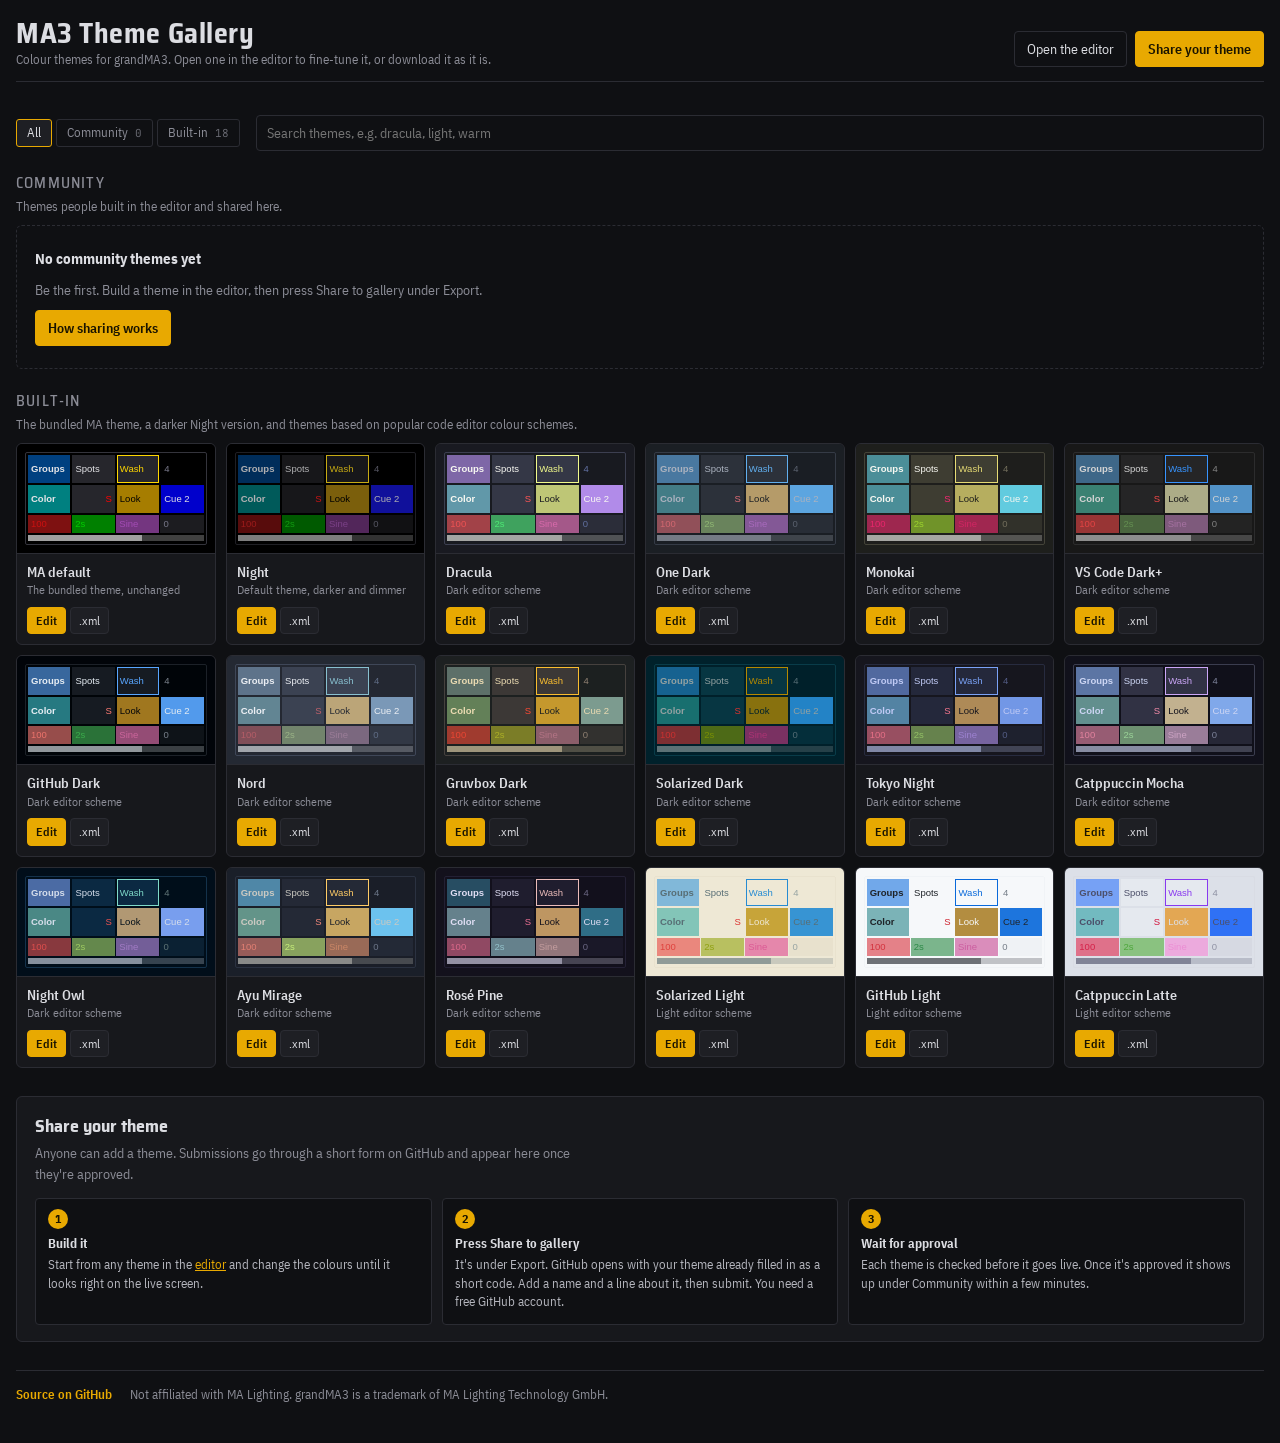
==== gallery.html @ bd35768a "Move the gallery to its own page with community submissions The gallery is now gallery.html. Communi" ====
<!doctype html>
<html lang="en">
<head>
<meta charset="utf-8">
<meta name="viewport" content="width=device-width, initial-scale=1, viewport-fit=cover">
<title>MA3 Theme Gallery</title>
<meta name="description" content="grandMA3 colour themes shared by the community, plus themes based on popular code editor colour schemes.">
<link rel="preconnect" href="https://fonts.googleapis.com">
<link rel="stylesheet" href="https://fonts.googleapis.com/css2?family=IBM+Plex+Sans+Condensed:wght@400;500;600&family=Roboto+Condensed:wght@400;700&family=JetBrains+Mono:wght@400;500&family=Saira+Semi+Condensed:wght@500;700&display=swap">
<link rel="stylesheet" href="main.css">
</head>
<body>
<div class="wrap">
  <header class="top">
    <h1>MA3 Theme Gallery<small>Colour themes for grandMA3. Open one in the editor to fine-tune it, or download it as it is.</small></h1>
    <div class="actions">
      <a class="btn ghost" href="index.html">Open the editor</a>
      <a class="btn primary" href="#share">Share your theme</a>
    </div>
  </header>
  <div class="status" id="status" role="status"></div>

  <div class="gtools">
    <div class="tabs" role="tablist" id="filters">
      <button class="tab" role="tab" type="button" data-f="all" aria-selected="true">All</button>
      <button class="tab" role="tab" type="button" data-f="community" aria-selected="false">Community <span class="n" id="nCommunity">0</span></button>
      <button class="tab" role="tab" type="button" data-f="builtin" aria-selected="false">Built-in <span class="n" id="nBuiltin">0</span></button>
    </div>
    <input class="search" id="search" type="search" placeholder="Search themes, e.g. dracula, light, warm" aria-label="Search themes">
  </div>

  <section class="gsect" id="secCommunity" aria-labelledby="hCommunity">
    <h2 id="hCommunity">Community</h2>
    <p>Themes people built in the editor and shared here.</p>
    <div class="ggrid" id="gridCommunity"></div>
  </section>

  <section class="gsect" id="secBuiltin" aria-labelledby="hBuiltin">
    <h2 id="hBuiltin">Built-in</h2>
    <p>The bundled MA theme, a darker Night version, and themes based on popular code editor colour schemes.</p>
    <div class="ggrid" id="gridBuiltin"></div>
  </section>

  <section class="share" id="share" aria-labelledby="hShare">
    <h2 id="hShare">Share your theme</h2>
    <p>Anyone can add a theme. Submissions go through a short form on GitHub and appear here once they're approved.</p>
    <ol class="steps">
      <li><b>Build it</b>Start from any theme in the <a href="index.html" style="color:var(--accent)">editor</a> and change the colours until it looks right on the live screen.</li>
      <li><b>Press Share to gallery</b>It's under Export. GitHub opens with your theme already filled in as a short code. Add a name and a line about it, then submit. You need a free GitHub account.</li>
      <li><b>Wait for approval</b>Each theme is checked before it goes live. Once it's approved it shows up under Community within a few minutes.</li>
    </ol>
  </section>

  <footer class="foot">
    <a href="https://github.com/jaylenjinx/ma3-theme-builder">Source on GitHub</a>
    <span>Not affiliated with MA Lighting. grandMA3 is a trademark of MA Lighting Technology GmbH.</span>
  </footer>
</div>

<script src="core.js"></script>
<script src="gallery.js"></script>
</body>
</html>
---- main.css ----
/* Layout: console-style workbench. Colour list on the left, sticky live MA3 mock screen on the right; stacks on phones. */
:root {
  --bg: #0f1013; --panel: #17181c; --panel2: #1e1f24; --line: #2b2c33;
  --fg: #dcdde2; --muted: #8b8c96; --accent: #e8a901; --accent-ink: #1a1400; --danger: #e5604d;
  --f-display: "Saira Semi Condensed", "Arial Narrow", sans-serif;
  --f-body: "IBM Plex Sans Condensed", "Helvetica Neue", Arial, sans-serif;
  --f-mono: "JetBrains Mono", ui-monospace, Menlo, Consolas, monospace;
  color-scheme: dark;
}
html, body { background: var(--bg); color: var(--fg); }
body { font-family: var(--f-body); font-size: 14px; line-height: 1.45; }
* { box-sizing: border-box; }
[hidden] { display: none !important; }
body { margin: 0; }
button, input, select { font: inherit; color: inherit; }
:focus-visible { outline: 2px solid var(--accent); outline-offset: 2px; }

.wrap { padding-left: max(16px, env(safe-area-inset-left, 0px)); padding-right: max(16px, env(safe-area-inset-right, 0px)); padding-block: 18px 40px; max-width: 1500px; margin: 0 auto; }
header.top { display: flex; flex-wrap: wrap; align-items: flex-end; justify-content: space-between; gap: 12px 24px; padding-bottom: 14px; border-bottom: 1px solid var(--line); }
h1 { font-family: var(--f-display); font-weight: 700; font-size: 28px; letter-spacing: .02em; margin: 0; line-height: 1.1; text-wrap: balance; }
h1 small { display: block; font-family: var(--f-body); font-weight: 400; font-size: 13px; color: var(--muted); letter-spacing: 0; margin-top: 4px; }
.actions { display: flex; flex-wrap: wrap; gap: 8px; align-items: center; }
.btn { background: var(--panel2); border: 1px solid var(--line); border-radius: 4px; padding: 7px 12px; cursor: pointer; white-space: nowrap; }
.btn:hover { border-color: #44464f; }
.btn.primary { background: var(--accent); color: var(--accent-ink); border-color: var(--accent); font-weight: 600; }
.btn.ghost { background: transparent; }
a.btn { color: var(--fg); text-decoration: none; display: inline-block; }
a.btn.primary { color: var(--accent-ink); }
.status { font-size: 12px; color: var(--muted); min-height: 1.4em; }

.grid { display: grid; grid-template-columns: minmax(0, 1fr) minmax(0, 1.15fr); gap: 20px; margin-top: 16px; align-items: start; }
@media (max-width: 960px) { .grid { grid-template-columns: minmax(0, 1fr); } .demoCol { order: -1; position: static !important; } }

/* ---------- editor ---------- */
.tools { display: grid; gap: 10px; background: var(--panel); border: 1px solid var(--line); border-radius: 6px; padding: 12px; }
.masters { display: grid; grid-template-columns: repeat(auto-fit, minmax(170px, 1fr)); gap: 10px 16px; }
.master label { display: flex; justify-content: space-between; font-size: 12px; text-transform: uppercase; letter-spacing: .06em; color: var(--muted); }
.master output { font-family: var(--f-mono); color: var(--fg); text-transform: none; letter-spacing: 0; }
.master input { width: 100%; accent-color: var(--accent); }
.tabs { display: flex; flex-wrap: wrap; gap: 4px; }
.tab { background: transparent; border: 1px solid var(--line); border-radius: 3px; padding: 4px 10px; cursor: pointer; font-size: 13px; color: var(--muted); }
.tab[aria-selected="true"] { background: var(--panel2); color: var(--fg); border-color: var(--accent); }
.tab .n { font-family: var(--f-mono); font-size: 11px; opacity: .7; margin-left: 4px; }
.search { width: 100%; background: var(--bg); border: 1px solid var(--line); border-radius: 4px; padding: 7px 10px; }
.tabNote { font-size: 12.5px; color: var(--muted); margin: 0; }

.list { margin-top: 10px; display: grid; gap: 1px; background: var(--line); border: 1px solid var(--line); border-radius: 6px; overflow: hidden; }
.sect { background: var(--panel2); padding: 8px 12px; font-family: var(--f-display); font-size: 13px; letter-spacing: .08em; text-transform: uppercase; color: var(--muted); }
.row { display: grid; grid-template-columns: 44px minmax(0, 1fr) auto; gap: 12px; align-items: start; padding: 10px 12px; background: var(--panel); }
.row.flash { animation: flash 1.4s ease-out; }
@keyframes flash { 0%, 30% { background: #3a3220; } 100% { background: var(--panel); } }
@media (prefers-reduced-motion: reduce) { .row.flash { animation: none; background: #3a3220; } }
.sw { position: relative; width: 44px; height: 44px; border-radius: 4px; overflow: hidden; border: 1px solid #3a3b42; cursor: pointer;
  background-image: linear-gradient(45deg, #555 25%, transparent 25%), linear-gradient(-45deg, #555 25%, transparent 25%), linear-gradient(45deg, transparent 75%, #555 75%), linear-gradient(-45deg, transparent 75%, #555 75%);
  background-size: 10px 10px; background-position: 0 0, 0 5px, 5px -5px, -5px 0; background-color: #888; }
.sw i { position: absolute; inset: 0; }
.sw input { position: absolute; inset: 0; opacity: 0; width: 100%; height: 100%; cursor: pointer; border: 0; padding: 0; }
.meta { min-width: 0; }
.nm { font-weight: 600; display: flex; flex-wrap: wrap; gap: 6px; align-items: baseline; }
.nm .g { font-weight: 400; font-size: 11px; text-transform: uppercase; letter-spacing: .06em; color: var(--muted); }
.nm .dot { width: 7px; height: 7px; border-radius: 50%; background: var(--accent); align-self: center; }
.desc { margin: 2px 0 0; color: #b4b5bd; font-size: 13px; }
details.used { margin-top: 4px; font-size: 12px; color: var(--muted); }
details.used summary { cursor: pointer; }
details.used div { display: flex; flex-wrap: wrap; gap: 4px; margin-top: 6px; }
details.used span { font-family: var(--f-mono); font-size: 11px; background: var(--bg); border: 1px solid var(--line); border-radius: 3px; padding: 1px 5px; }
.vals { display: grid; gap: 6px; justify-items: end; }
.hex { width: 92px; font-family: var(--f-mono); font-size: 12px; background: var(--bg); border: 1px solid var(--line); border-radius: 3px; padding: 4px 6px; text-transform: uppercase; }
.hex.bad { border-color: var(--danger); }
.alpha { display: flex; gap: 6px; align-items: center; font-size: 11px; color: var(--muted); }
.alpha input { width: 64px; accent-color: var(--accent); }
.alpha output { font-family: var(--f-mono); width: 30px; text-align: right; }
.reset { background: none; border: 0; color: var(--muted); font-size: 11px; cursor: pointer; padding: 0; text-decoration: underline; }
.reset[hidden] { display: none !important; }
.empty { background: var(--panel); padding: 20px; color: var(--muted); }
@media (max-width: 520px) { .row { grid-template-columns: 40px minmax(0, 1fr); } .vals { grid-column: 2; justify-items: start; grid-auto-flow: column; align-items: center; } .sw { width: 40px; height: 40px; } }

/* ---------- gallery page (cards are shared with nothing else, but kept here so both pages use one stylesheet) ---------- */
.gtools { display: flex; flex-wrap: wrap; gap: 10px 16px; align-items: center; margin-top: 16px; }
.gtools .search { flex: 1 1 220px; width: auto; }
.gsect { margin-top: 22px; }
.gsect > h2 { font-family: var(--f-display); font-size: 15px; letter-spacing: .08em; text-transform: uppercase; color: var(--muted); margin: 0; font-weight: 500; display: flex; align-items: baseline; gap: 8px; }
.gsect > h2 .n { font-family: var(--f-mono); font-size: 11px; letter-spacing: 0; }
.gsect > p { margin: 2px 0 0; font-size: 12.5px; color: var(--muted); }
.gby { font-size: 11.5px; color: var(--muted); }
.gdesc { margin: 4px 0 0; font-size: 12px; color: #b4b5bd; display: -webkit-box; -webkit-line-clamp: 3; -webkit-box-orient: vertical; overflow: hidden; }

.gempty { grid-column: 1 / -1; border: 1px dashed var(--line); border-radius: 6px; padding: 22px 18px; color: var(--muted); display: grid; gap: 10px; justify-items: start; }
.gempty strong { color: var(--fg); font-size: 15px; }
.gempty p { margin: 0; max-width: 60ch; }
.share { margin-top: 28px; background: var(--panel); border: 1px solid var(--line); border-radius: 6px; padding: 16px 18px; }
.share h2 { font-family: var(--f-display); font-size: 18px; margin: 0 0 4px; }
.share > p { margin: 0; color: var(--muted); max-width: 70ch; }
.steps { list-style: none; margin: 14px 0 0; padding: 0; display: grid; grid-template-columns: repeat(auto-fit, minmax(220px, 1fr)); gap: 10px; counter-reset: st; }
.steps li { counter-increment: st; background: var(--bg); border: 1px solid var(--line); border-radius: 4px; padding: 10px 12px 12px; font-size: 13px; color: #b4b5bd; }
.steps li::before { content: counter(st); display: inline-grid; place-items: center; width: 20px; height: 20px; border-radius: 50%; background: var(--accent); color: var(--accent-ink); font-weight: 700; font-size: 12px; margin-bottom: 6px; }
.steps b { display: block; color: var(--fg); margin-bottom: 2px; }
.share code, .steps code { font-family: var(--f-mono); font-size: 12px; }
.ggrid { display: grid; grid-template-columns: repeat(auto-fill, minmax(190px, 1fr)); gap: 10px; margin-top: 10px; }
.gcard { background: var(--panel); border: 1px solid var(--line); border-radius: 6px; overflow: hidden; display: grid; min-width: 0; }
.gprev { padding: 8px; font-family: Arial, Helvetica, sans-serif; font-size: 9.5px; }
.gwin { border: 1px solid; border-radius: 2px; overflow: hidden; }
.gtiles { display: grid; grid-template-columns: repeat(4, minmax(0, 1fr)); gap: 2px; padding: 2px; }
.gtiles span { padding: 7px 3px; white-space: nowrap; overflow: hidden; text-overflow: ellipsis; }
.grow { display: grid; grid-template-columns: repeat(4, minmax(0, 1fr)); gap: 1px; padding: 0 2px 2px; }
.grow i { font-style: normal; padding: 2px 3px; }
.gfader { height: 6px; margin: 0 2px 3px; position: relative; }
.gfader b { position: absolute; inset: 0 35% 0 0; }
.gmeta { display: flex; flex-direction: column; justify-content: space-between; align-items: stretch; gap: 8px; padding: 8px 10px 10px; border-top: 1px solid var(--line); }
.gmeta > div:first-child { min-width: 0; }
.gmeta h3 { margin: 0; font-size: 14px; font-weight: 600; white-space: nowrap; overflow: hidden; text-overflow: ellipsis; }
.gmeta p { margin: 0; font-size: 11.5px; color: var(--muted); }
.gbtns { display: flex; gap: 4px; flex-shrink: 0; }
.gbtns .btn { padding: 4px 8px; font-size: 12px; }

/* ---------- footer ---------- */
.foot { margin-top: 28px; padding-top: 14px; border-top: 1px solid var(--line); display: flex; flex-wrap: wrap; gap: 6px 18px; font-size: 12.5px; color: var(--muted); }
.foot a { color: var(--accent); text-decoration: none; font-weight: 600; }
.foot a:hover { text-decoration: underline; }

/* ---------- export panel ---------- */
.exportBox { margin-top: 10px; background: var(--panel); border: 1px solid var(--line); border-radius: 6px; padding: 12px; display: grid; gap: 8px; }
.exportBox textarea { width: 100%; height: 160px; background: var(--bg); color: var(--fg); border: 1px solid var(--line); border-radius: 4px; font-family: var(--f-mono); font-size: 11px; }
.fileRow { display: flex; flex-wrap: wrap; gap: 8px; align-items: center; }
.fileRow input[type=text] { flex: 1 1 180px; min-width: 0; background: var(--bg); border: 1px solid var(--line); border-radius: 4px; padding: 6px 8px; font-family: var(--f-mono); font-size: 12px; }

/* ---------- demo: a mock MA3 screen driven by the theme ---------- */
.demoCol { position: sticky; top: calc(env(safe-area-inset-top, 0px) + 12px); }
.demoHead { display: flex; justify-content: space-between; align-items: center; gap: 8px; margin-bottom: 8px; flex-wrap: wrap; }
.demoHead h2 { font-family: var(--f-display); font-size: 15px; letter-spacing: .08em; text-transform: uppercase; color: var(--muted); margin: 0; font-weight: 500; }
.hint { font-size: 12px; color: var(--muted); }
.screen { background: #000; border: 1px solid #000; border-radius: 6px; padding: 4px; display: grid; gap: 4px; font-family: "Roboto Condensed", "Arial Narrow", Arial, sans-serif; font-size: 12px; overflow: hidden;
  color: var(--c-Global-Text); }
.screen [data-k] { cursor: pointer; }
.screen [data-k]:hover { outline: 1px dashed rgba(232,169,1,.8); outline-offset: -1px; }
.cols { display: grid; grid-template-columns: minmax(0, 1fr) minmax(0, 1fr); gap: 4px; }
/* pool windows: the first cell is the pool's title object, like on the console */
.pool { display: grid; grid-template-columns: repeat(7, minmax(0, 1fr)); gap: 1px; background: #000; }
.ptitle { position: relative; aspect-ratio: 1; background: var(--pc); color: var(--c-Global-Text); display: grid; place-items: center; padding: 4px; text-align: center; overflow: hidden; }
.malogo { position: absolute; left: 4px; top: 4px; display: flex; gap: 2px; }
.malogo b { width: 15px; height: 15px; display: grid; place-items: center; font: 700 12px/1 Arial, sans-serif; color: var(--pc); background: rgba(0,0,0,.65); border: 1px solid rgba(0,0,0,.9); }
.ptitle .pname { font-weight: 700; font-size: 15px; line-height: 1.1; margin-top: 12px; }
.ptitle .pname small { display: block; font-size: 13px; font-weight: 700; }
.pt { position: relative; aspect-ratio: 1; background: var(--c-Global-ButtonBackground); color: var(--c-Global-Text); overflow: hidden; }
.pt .no { position: absolute; left: 4px; top: 2px; font-size: 11px; color: var(--c-Global-Text); }
.pt .nm { position: absolute; inset: 14px 3px 6px; display: grid; place-items: center; text-align: center; font-size: 13px; line-height: 1.1; }
.pt .ind { position: absolute; right: 4px; top: 1px; font-size: 11px; font-weight: 700; line-height: 1.2; }
.pt.sel { box-shadow: inset 0 0 0 2px var(--c-Global-Selected); }
.pt.sel .nm { color: var(--c-Global-Selected); }
.pt.empty { background: var(--c-Global-Background); }
.pt.empty .no { color: var(--c-Global-TextDefault); }
.pt.grip::after { content: ""; position: absolute; right: 3px; bottom: 3px; width: 10px; height: 10px; background: repeating-linear-gradient(135deg, transparent 0 2px, var(--c-Global-TextDefault) 2px 3px); clip-path: polygon(100% 0, 100% 100%, 0 100%); }
.gmbar { position: absolute; left: 4px; right: 4px; bottom: 4px; height: 13px; background: var(--c-Playback-FaderBarBack); font-size: 10px; text-align: center; line-height: 13px; color: var(--c-Global-Text); }
.gmbar i { position: absolute; left: 0; top: 0; bottom: 0; background: var(--c-Playback-FaderBar); }
.gmbar em { position: relative; font-style: normal; }
.pt .swatch { position: absolute; left: 50%; top: 52%; width: 46%; aspect-ratio: 1; transform: translate(-50%, -50%); border-radius: 50%; }
.pt .vbar { position: absolute; right: 4px; top: 16px; bottom: 9px; width: 4px; background: var(--c-Playback-FaderBarBack); }
.pt .vbar i { position: absolute; left: 0; right: 0; bottom: 0; height: 60%; background: var(--c-Playback-FaderBar); }
.pt .sub { position: absolute; left: 4px; top: 14px; font-size: 11px; color: var(--c-SheetColor-PresetText); }
.pt .runbar { position: absolute; left: 0; right: 0; bottom: 0; height: 4px; background: var(--c-Playback-On); }
/* windows with a title bar */
.win { background: var(--c-Global-Background); min-width: 0; overflow: hidden; }
.wtitle { display: flex; align-items: center; gap: 8px; background: var(--c-Global-TitleGray); color: var(--c-Global-Text); padding: 3px 6px; min-height: 26px; }
.wtitle .malogo { position: static; --pc: var(--c-Global-TitleGray); }
.wtitle .malogo b { background: var(--c-Global-Text); color: var(--c-Global-TitleGray); border-color: var(--c-Global-Text); width: 13px; height: 13px; font-size: 11px; }
.wtitle .tt { font-size: 13px; line-height: 1.1; white-space: nowrap; overflow: hidden; text-overflow: ellipsis; min-width: 0; }
.wtitle .tt small { display: block; font-size: 10px; color: var(--c-Global-LabelText); }
.wtitle .wtools { margin-left: auto; display: flex; gap: 1px; }
.wtitle .wtools span { background: var(--c-Global-ButtonBackground); padding: 3px 7px; font-size: 11px; white-space: nowrap; }
.wtitle .wtools span.on { background: var(--c-Global-BackgroundSelected); color: var(--c-Global-Selected); }
.sheet { width: 100%; border-collapse: collapse; font-size: 11.5px; table-layout: fixed; }
.sheet th { background: var(--c-Global-Header); color: var(--c-Global-Text); text-align: center; padding: 3px 4px; font-weight: normal; border-right: 1px solid #000; }
.sheet th:nth-child(even) { background: var(--c-Global-AltHeader); }
.sheet td { padding: 3px 5px; color: var(--c-Global-Text); background: var(--c-Global-DefaultCellBackground); white-space: nowrap; overflow: hidden; text-overflow: ellipsis; text-align: center; border-right: 1px solid #000; }
.sheet td.l { text-align: left; }
.sheet tr:nth-child(even) td { background: var(--c-Global-DefaultCellAltBackground); }
.sheet tr.cue td { border-top: 2px solid var(--c-Global-Text); }
.sheet tr.cur td.name { background: var(--c-Global-SelectedFrameBackground); }
.sheet tr.cur td { box-shadow: inset 0 -1px var(--c-Global-SelectedRowBorder); }
.sheet td.dim { color: var(--c-Global-TextDefault); }
.sheet td.id { color: var(--c-SheetColor-IDText); background: var(--c-SheetColor-ID); }
.sheet tr.selfix td.id { color: var(--c-Global-Selected); }
.sheet td.abs { background: var(--c-SheetColor-Absolute); color: var(--c-SheetColor-AbsoluteText); }
.sheet td.rel { background: var(--c-SheetColor-Relative); color: var(--c-SheetColor-RelativeText); }
.sheet td.pre { background: var(--c-SheetColor-PresetAbs); color: var(--c-SheetColor-PresetText); }
.sheet td.fade { background: var(--c-SheetColor-Fade); color: var(--c-SheetColor-FadeText); }
.sheet td.fadev { background: var(--c-SheetColor-Fade); color: var(--c-Global-Text); }
.sheet td.dly { background: var(--c-SheetColor-Delay); color: var(--c-Global-Text); }
.sheet td.phs { background: var(--c-SheetColor-Phaser); color: var(--c-SheetColor-PhaserText); }
.sheet td.trk { color: var(--c-SheetColor-TextTracked); }
/* executors, modelled on the Playbacks window */
.execs { display: grid; grid-template-columns: repeat(5, minmax(0, 1fr)); gap: 1px; background: #000; padding-top: 1px; }
.exec { display: grid; gap: 1px; min-width: 0; align-content: start; }
.exec .ehead { display: flex; justify-content: space-between; gap: 4px; padding: 1px 3px; font-size: 10px; background: var(--c-Global-ButtonBackground); color: var(--c-Global-Text); }
.exec .ehead b { font-weight: normal; font-size: 11.5px; flex: 1; text-align: center; white-space: nowrap; overflow: hidden; text-overflow: ellipsis; }
.exec.run .ehead { background: var(--c-PoolDefault-Sequence); color: var(--c-Global-TextDark); }
.exec .cues { background: var(--c-Global-Background); font-size: 10px; line-height: 1.35; padding: 1px 0; min-height: 44px; }
.exec .cues div { padding: 0 3px; white-space: nowrap; overflow: hidden; text-overflow: ellipsis; color: var(--c-Global-Text); }
.exec .cues .act { background: var(--c-Playback-ActiveCue); box-shadow: inset 0 0 0 1px var(--c-Global-Text); }
.exec .mst { background: var(--c-SheetColor-TextPlaybackTracked); color: var(--c-Global-TextDark); font-size: 9.5px; text-align: center; line-height: 12px; }
.exec .ebtn { position: relative; background: var(--c-Global-ButtonBackground); border-top: 3px solid var(--c-PoolDefault-Sequence); text-align: center; padding: 10px 2px 4px; font-size: 12px; color: var(--c-Global-Text); }
.exec .ebtn small, .exec .efad small { position: absolute; left: 3px; top: 0; font-size: 9px; color: var(--c-Global-LabelText); }
.exec .efad { position: relative; background: var(--c-Global-ButtonBackground); border-top: 3px solid var(--c-PoolDefault-Sequence); padding-top: 12px; text-align: center; font-size: 11px; line-height: 1.15; color: var(--c-Global-Bright); }
.exec.fixed .efad { background: var(--c-Global-Fixed); }
.exec .track { position: relative; height: 54px; margin-top: 4px; background: var(--c-Global-BackgroundDark); }
.exec .track i { position: absolute; left: 0; right: 0; bottom: 0; background: var(--c-Playback-FaderBar); }
.exec .track span { position: absolute; left: 0; right: 0; bottom: 3px; font-size: 12px; color: var(--c-Global-Text); }
.exec.idle .ebtn, .exec.idle .efad { border-top-color: var(--c-Global-ButtonBackground); }
.bar2 { display: flex; flex-wrap: wrap; gap: 2px; padding: 3px; }
.mbtn { background: var(--c-Global-ButtonBackground); color: var(--c-Global-Text); padding: 7px 9px; font-size: 12px; border: 0; cursor: pointer; font-family: inherit; }
.mbtn:hover { background: var(--c-Global-Hover); }
.mbtn:active, .mbtn.press { background: var(--c-Global-Pressed); }
.mbtn.on { background: var(--c-Global-BackgroundSelected); color: var(--c-Global-Selected); }
.mbtn.clear { background: var(--c-Global-RedBackground); }
.mbtn.please { background: var(--c-Global-GreenBackground); }
.mbtn.dis { color: var(--c-Global-Disabled); }
.mbtn .add { color: var(--c-Global-ButtonAdditionalText); font-size: 9.5px; display: block; }
.msgs { display: flex; flex-wrap: wrap; gap: 2px; padding: 0 3px 3px; font-size: 11px; }
.msgs span { padding: 2px 6px; background: var(--c-Global-ButtonBackgroundDarker); }
.cmd { display: flex; align-items: center; gap: 6px; background: var(--c-Global-BackgroundDark); border: 1px solid var(--c-Global-FocusFrame); padding: 4px 6px; font-size: 12px; color: var(--c-Global-Text); min-width: 0; overflow: hidden; white-space: nowrap; }
.cmd .p { color: var(--c-Global-LabelText); }
@media (max-width: 520px) { .cols { grid-template-columns: minmax(0, 1fr); } .pool { grid-template-columns: repeat(4, minmax(0, 1fr)); } .pool > :nth-child(n+5) { display: none; } .execs { grid-template-columns: repeat(3, minmax(0, 1fr)); } .execs .exec:nth-child(n+4) { display: none; } }
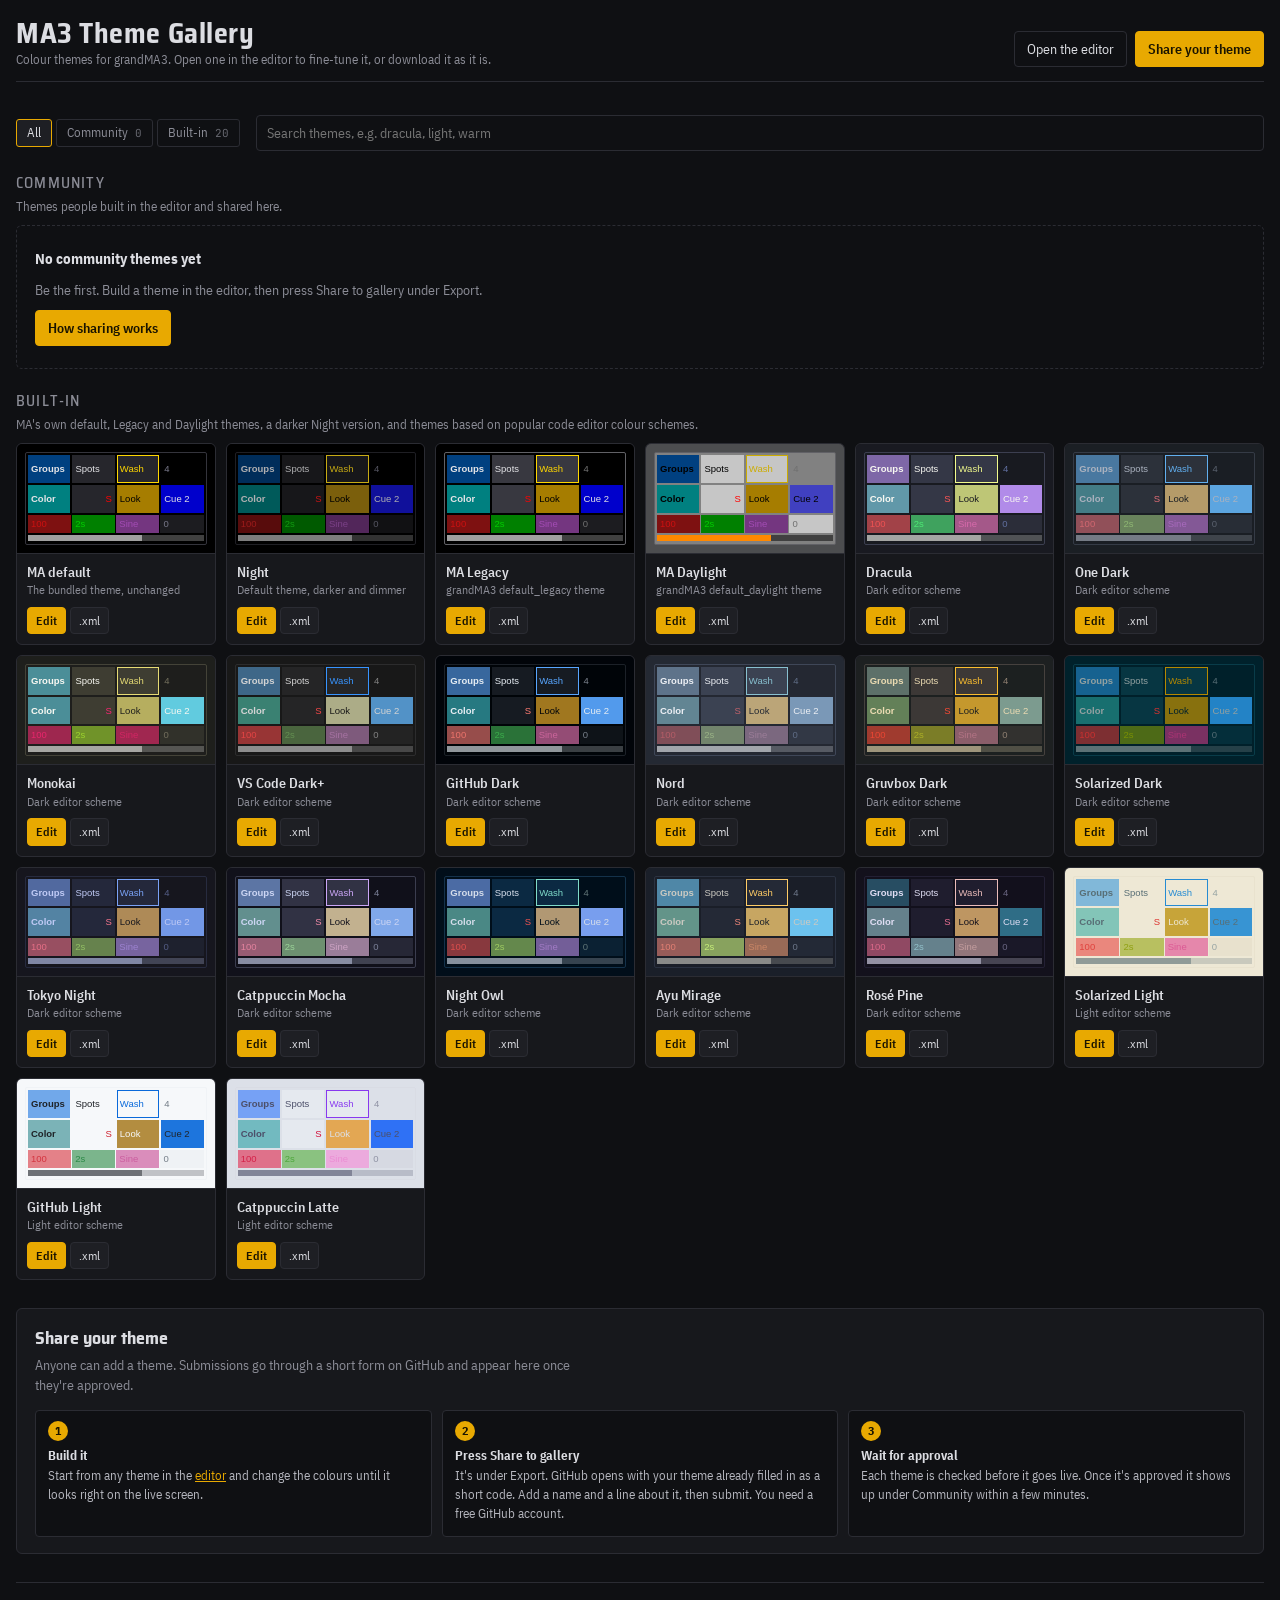
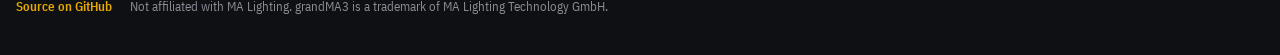
==== commit 7ba01b02: "Add MA's Legacy and Daylight themes to the gallery Edit maps them onto the bundled theme; .xml downl" ====
--- a/gallery.html
+++ b/gallery.html
@@ -37,7 +37,7 @@
 
   <section class="gsect" id="secBuiltin" aria-labelledby="hBuiltin">
     <h2 id="hBuiltin">Built-in</h2>
-    <p>The bundled MA theme, a darker Night version, and themes based on popular code editor colour schemes.</p>
+    <p>MA's own default, Legacy and Daylight themes, a darker Night version, and themes based on popular code editor colour schemes.</p>
     <div class="ggrid" id="gridBuiltin"></div>
   </section>
 
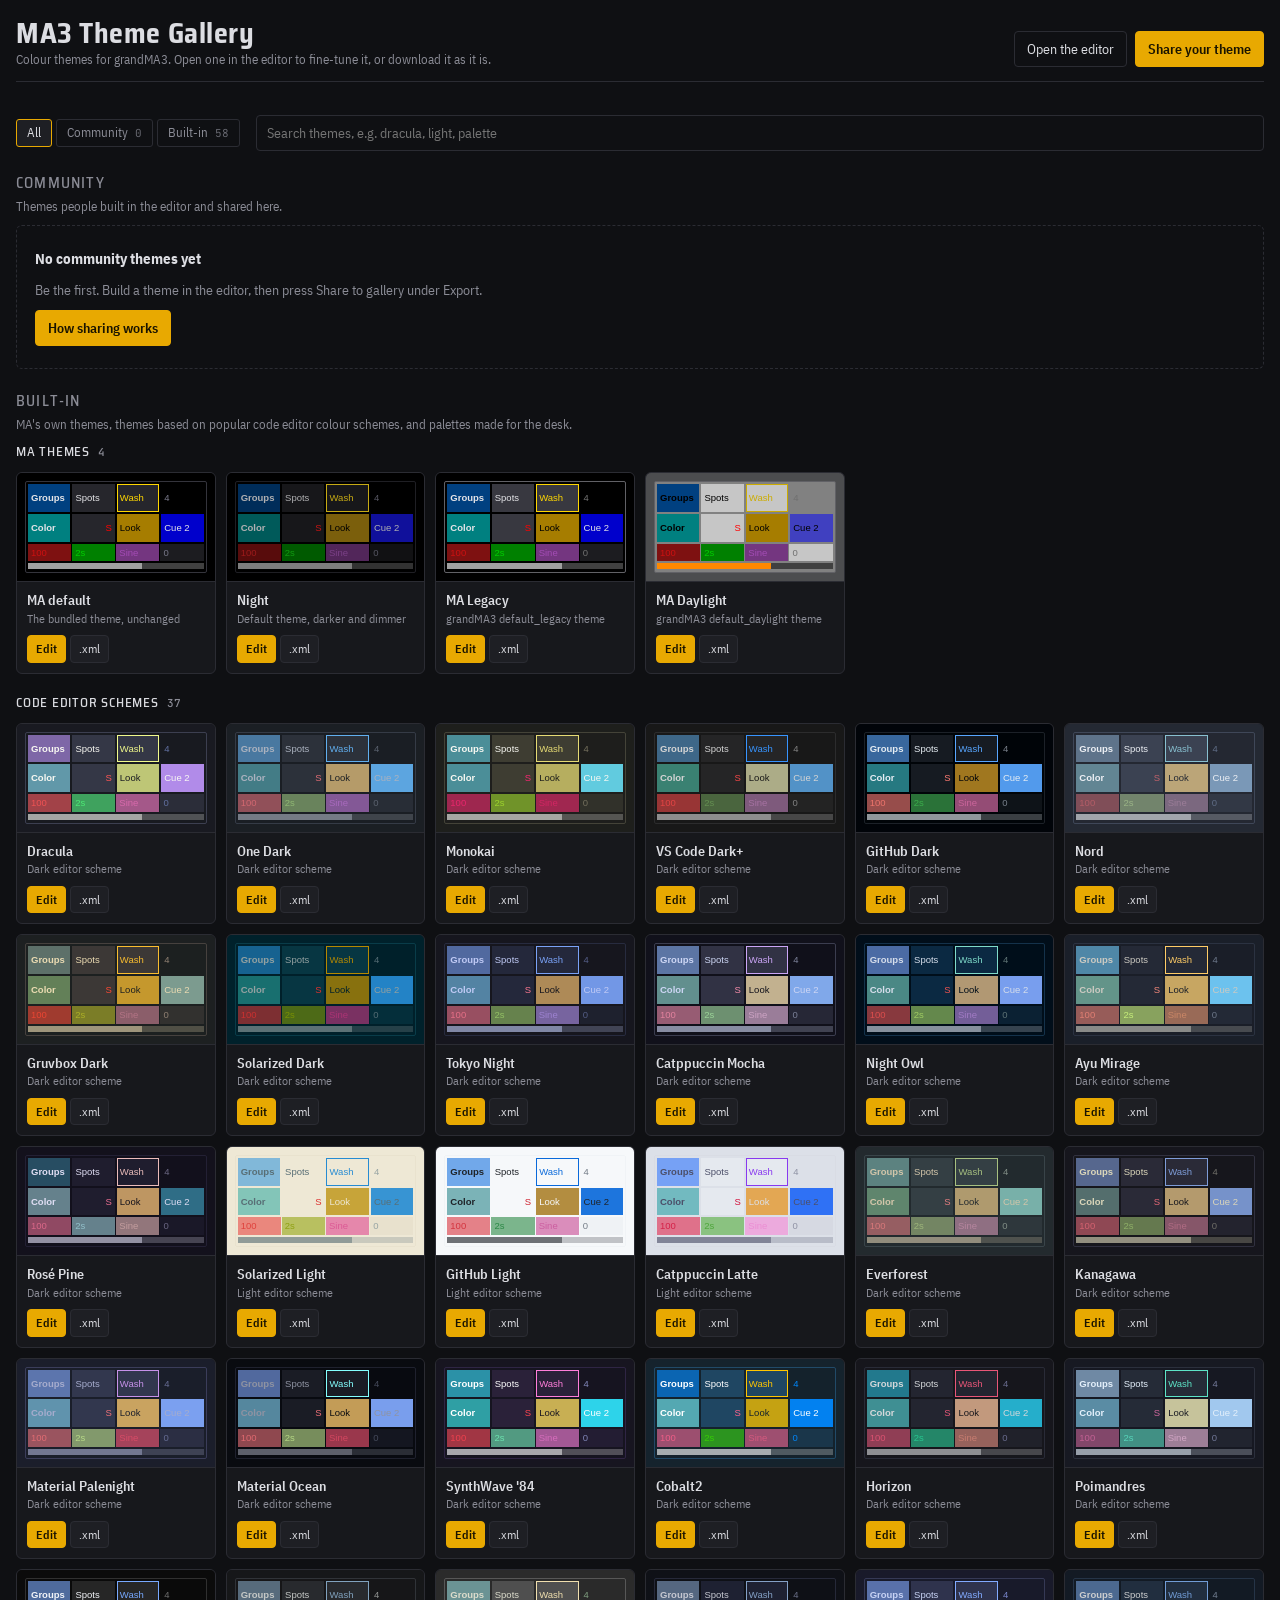
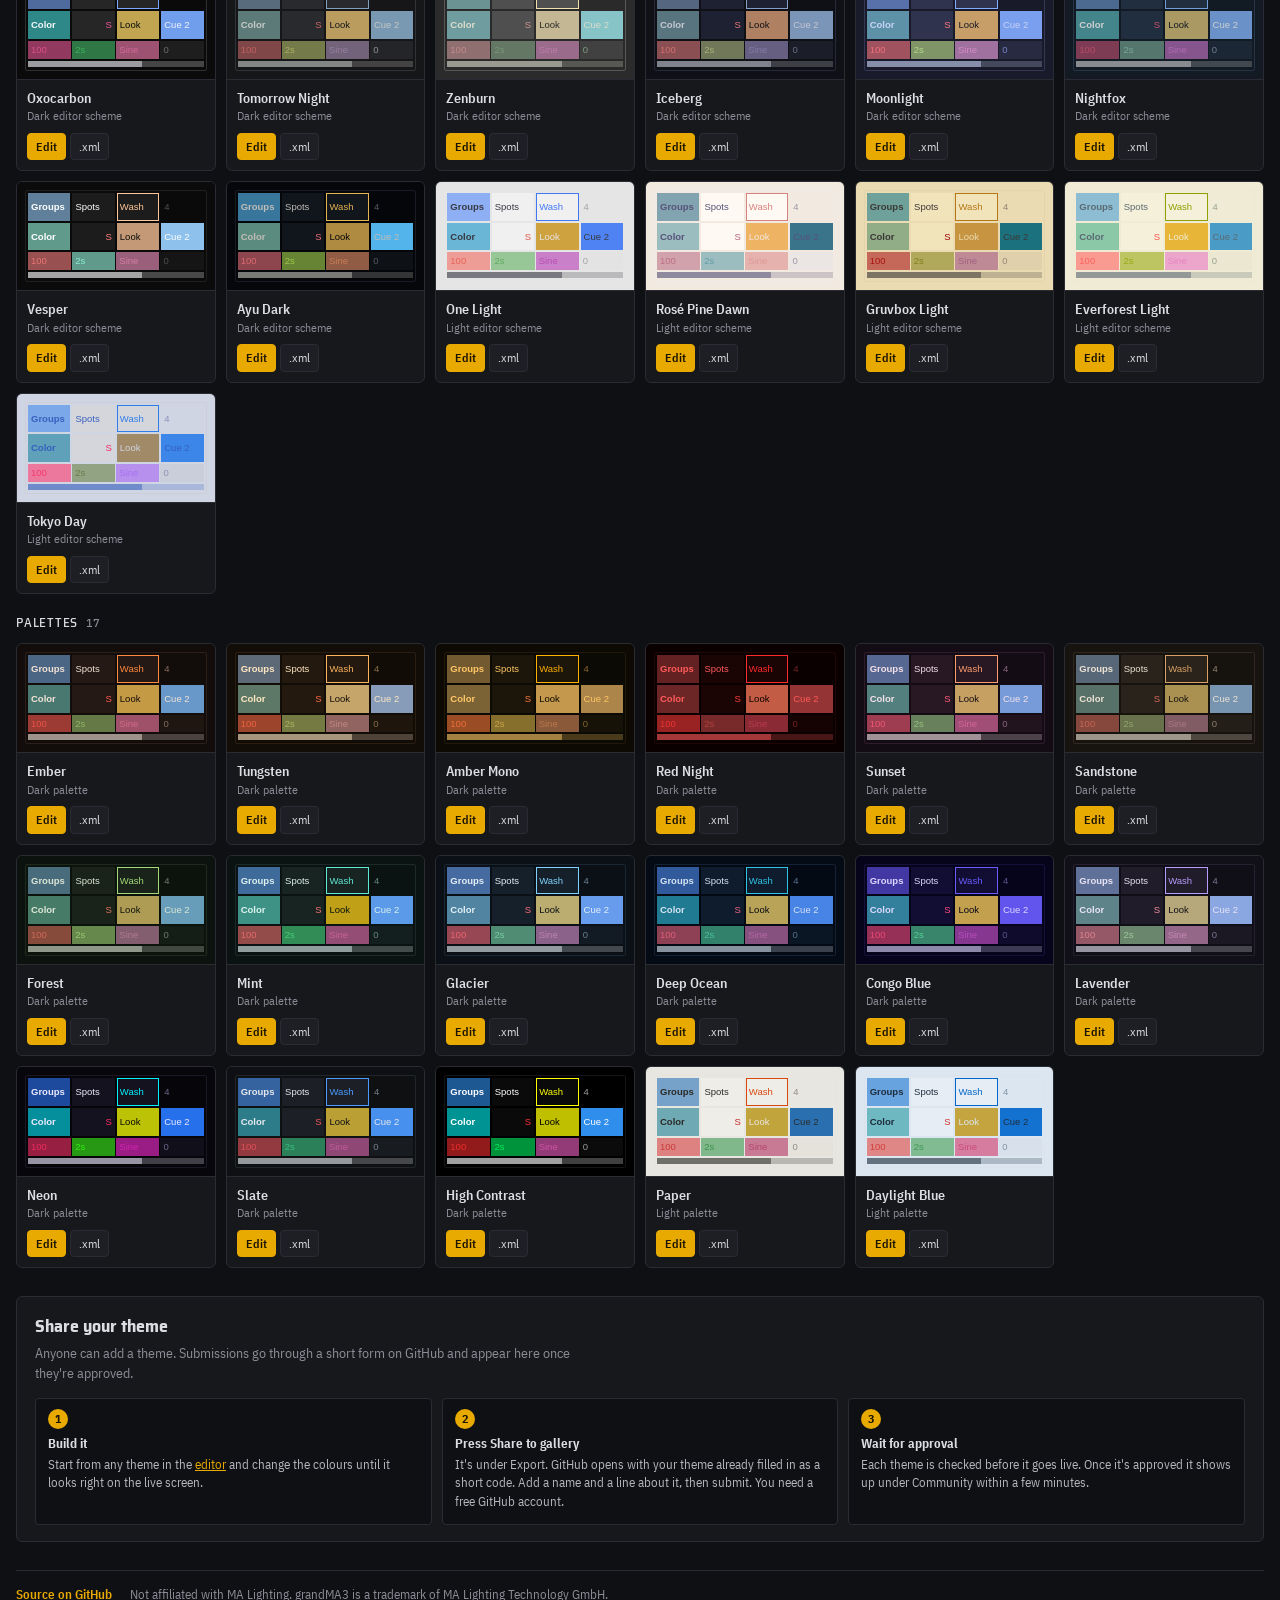
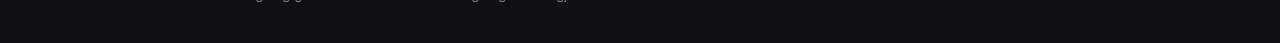
==== commit d9bf78fb: "Add 38 palettes and a Colour from menu on every element The gallery groups built-ins into MA themes," ====
--- a/gallery.html
+++ b/gallery.html
@@ -26,7 +26,7 @@
       <button class="tab" role="tab" type="button" data-f="community" aria-selected="false">Community <span class="n" id="nCommunity">0</span></button>
       <button class="tab" role="tab" type="button" data-f="builtin" aria-selected="false">Built-in <span class="n" id="nBuiltin">0</span></button>
     </div>
-    <input class="search" id="search" type="search" placeholder="Search themes, e.g. dracula, light, warm" aria-label="Search themes">
+    <input class="search" id="search" type="search" placeholder="Search themes, e.g. dracula, light, palette" aria-label="Search themes">
   </div>
 
   <section class="gsect" id="secCommunity" aria-labelledby="hCommunity">
@@ -37,7 +37,7 @@
 
   <section class="gsect" id="secBuiltin" aria-labelledby="hBuiltin">
     <h2 id="hBuiltin">Built-in</h2>
-    <p>MA's own default, Legacy and Daylight themes, a darker Night version, and themes based on popular code editor colour schemes.</p>
+    <p>MA's own themes, themes based on popular code editor colour schemes, and palettes made for the desk.</p>
     <div class="ggrid" id="gridBuiltin"></div>
   </section>
 
--- a/main.css
+++ b/main.css
@@ -60,6 +60,11 @@
 .nm .g { font-weight: 400; font-size: 11px; text-transform: uppercase; letter-spacing: .06em; color: var(--muted); }
 .nm .dot { width: 7px; height: 7px; border-radius: 50%; background: var(--accent); align-self: center; }
 .desc { margin: 2px 0 0; color: #b4b5bd; font-size: 13px; }
+label.lnk { display: flex; flex-wrap: wrap; align-items: center; gap: 6px; margin-top: 6px; font-size: 12px; color: var(--muted); }
+label.lnk select { background: var(--bg); border: 1px solid var(--line); border-radius: 3px; padding: 3px 6px; font-size: 12.5px; max-width: 100%; }
+.row.linked .sw { cursor: default; }
+.row.linked .vals input:disabled { opacity: .45; }
+.row.linked .sw input { cursor: default; }
 details.used { margin-top: 4px; font-size: 12px; color: var(--muted); }
 details.used summary { cursor: pointer; }
 details.used div { display: flex; flex-wrap: wrap; gap: 4px; margin-top: 6px; }
@@ -82,6 +87,9 @@
 .gsect > h2 { font-family: var(--f-display); font-size: 15px; letter-spacing: .08em; text-transform: uppercase; color: var(--muted); margin: 0; font-weight: 500; display: flex; align-items: baseline; gap: 8px; }
 .gsect > h2 .n { font-family: var(--f-mono); font-size: 11px; letter-spacing: 0; }
 .gsect > p { margin: 2px 0 0; font-size: 12.5px; color: var(--muted); }
+.gsub { grid-column: 1 / -1; margin: 10px 0 0; font-family: var(--f-display); font-size: 13px; font-weight: 500; letter-spacing: .06em; text-transform: uppercase; color: var(--fg); display: flex; align-items: baseline; gap: 8px; }
+.gsub:first-child { margin-top: 0; }
+.gsub .n { font-family: var(--f-mono); font-size: 11px; letter-spacing: 0; color: var(--muted); }
 .gby { font-size: 11.5px; color: var(--muted); }
 .gdesc { margin: 4px 0 0; font-size: 12px; color: #b4b5bd; display: -webkit-box; -webkit-line-clamp: 3; -webkit-box-orient: vertical; overflow: hidden; }
 
